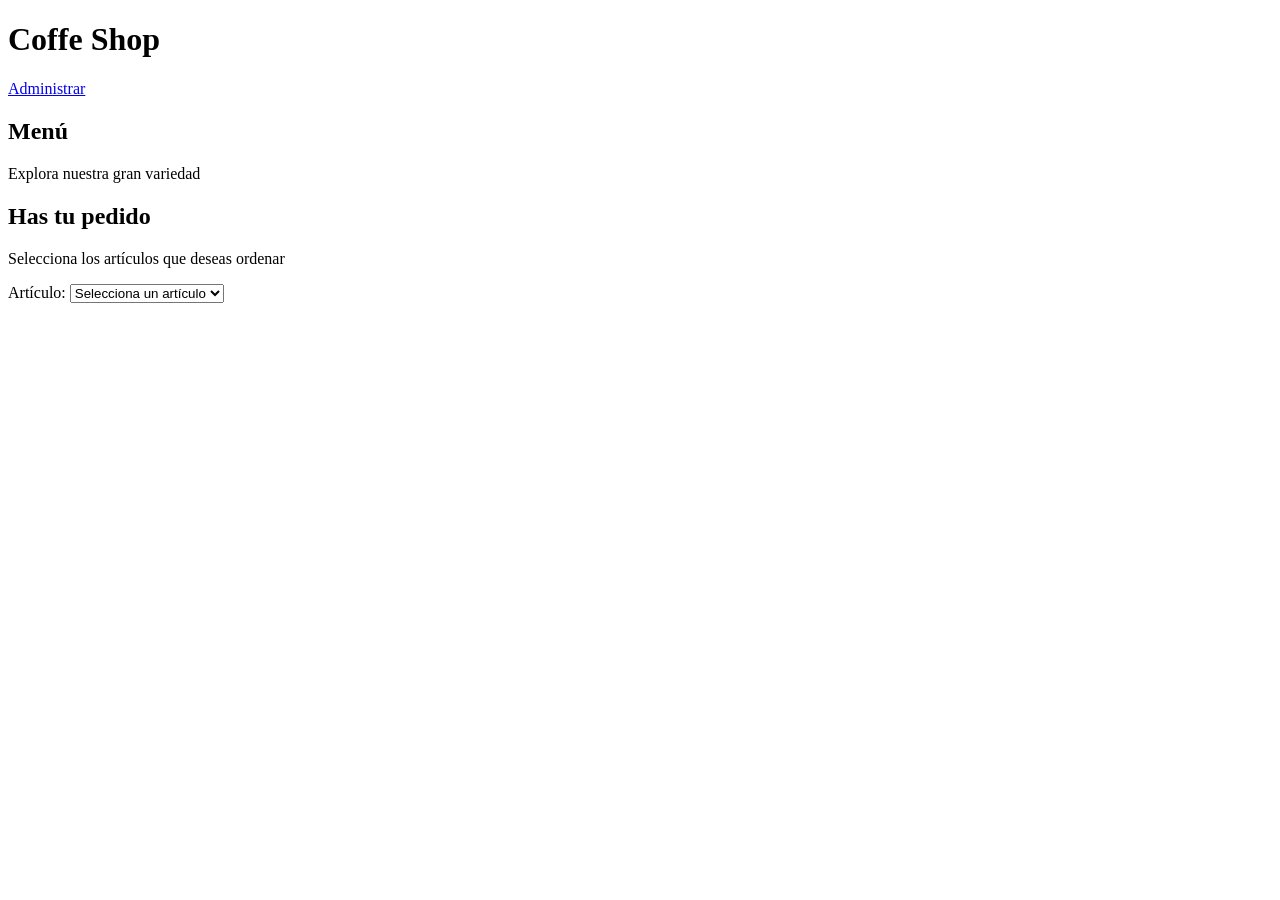
==== index.html @ b9697217 "Se creó el archivo index.html con la estructura básica de la página principal del Coffe Shop" ====
<!DOCTYPE html>
<html lang="es">
<head>
    <meta charset="UTF-8">
    <meta name="viewport" content="width=device-width, initial-scale=1.0">
    <title>Coffe Shop</title>

    <link rel="stylesheet" href="src/css/styles.css">

    <script src="src/js/main.js" defer></script>
</head>
<body>

    <header class="barra">
        <h1>Coffe Shop</h1>
        <a href="admin.html">Administrar</a>
    </header>

    <main>
        <section class="menu contenedor">
            <div>
                <h2>Menú</h2>
                <p>Explora nuestra gran variedad</p>
            </div>

            <div id="menu">

            </div>
        </section>

        <section class="pedidoc contenedor">
            <div>
                <h2>Has tu pedido</h2>
                <p>Selecciona los artículos que deseas ordenar</p>

                <form action="">
                    <label for="articulo">Artículo:</label>
                    <select name="articulo" id="articulo">
                        <option value="">Selecciona un artículo</option>
                    </select>
                </form>
            </div>
        </section>
    </main>
    
</body>
</html>
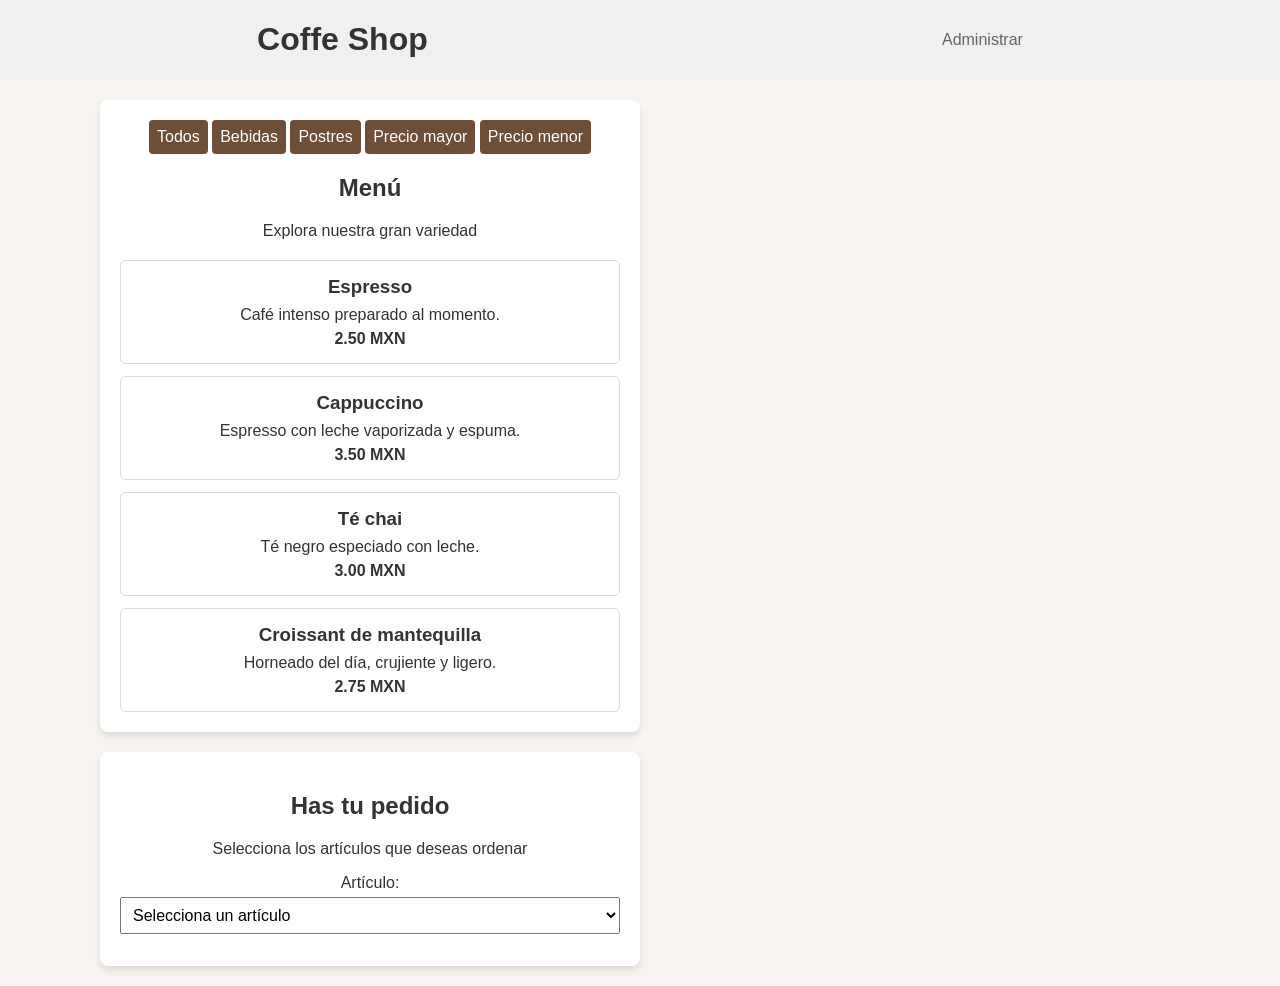
==== commit 05e05250: "Se agregó botones para filtrar, y funciones de filter() y de find()" ====
--- a/index.html
+++ b/index.html
@@ -18,6 +18,13 @@
 
     <main>
         <section class="menu contenedor">
+            <div id="filtros-menu">
+                <button data-filtro="todos" class="activo">Todos</button>
+                <button data-filtro="bebidas">Bebidas</button>
+                <button data-filtro="postres">Postres</button>
+                <button data-filtro="Precio mayor">Precio mayor</button>
+                <button data-filtro="Precio menor">Precio menor</button>
+            </div>
             <div>
                 <h2>Menú</h2>
                 <p>Explora nuestra gran variedad</p>
--- a/src/css/styles.css
+++ b/src/css/styles.css
@@ -0,0 +1,138 @@
+.barra {
+  background-color: #f0f0f0;
+  text-align: center;
+  display: flex;
+  justify-content: space-around;
+  align-items: center;
+  margin-bottom: 10px;
+}
+
+.contenedor {
+  max-width: 500px;
+  margin: 0 auto;
+  padding: 0 20px;
+  text-align: center;
+}
+
+.barra h1 {
+  font-size: 2rem;
+  color: #333;
+}
+
+.barra a {
+  font-size: 1rem;
+  color: #666;
+  text-decoration: none;
+  cursor: pointer;
+}
+
+body {
+  margin: 0;
+  background-color: #f7f3ee;
+  color: #333;
+  font-family: Arial, sans-serif;
+}
+
+.menu {
+  background-color: #fff;
+  margin: 20px 100px;
+  padding: 20px;
+  border-radius: 8px;
+  box-shadow: 0 4px 6px rgba(0, 0, 0, 0.1);
+}
+
+.pedido {
+  background-color: #fff;
+  margin: 20px 100px;
+  padding: 20px;
+  border-radius: 8px;
+  box-shadow: 0 4px 6px rgba(0, 0, 0, 0.1);
+}
+
+.pedidoc {
+  background-color: #fff;
+  margin: 20px 100px;
+  padding: 20px;
+  border-radius: 8px;
+  box-shadow: 0 4px 6px rgba(0, 0, 0, 0.1);
+}
+
+#menu {
+  display: grid;
+  gap: 12px;
+  margin-top: 20px;
+}
+
+.producto,
+.producto-admin {
+  padding: 15px;
+  border: 1px solid #ddd;
+  border-radius: 6px;
+  background: #fff;
+}
+
+.producto h3,
+.producto-admin h3 {
+  margin: 0 0 8px;
+}
+
+.producto p,
+.producto-admin p {
+  margin: 6px 0;
+}
+
+select,
+input,
+textarea,
+button {
+  box-sizing: border-box;
+  font: inherit;
+  padding: 8px;
+}
+
+select,
+input,
+textarea {
+  width: 100%;
+  margin: 5px 0 12px;
+}
+
+button {
+  border: 0;
+  border-radius: 4px;
+  background: #6f4e37;
+  color: #fff;
+  cursor: pointer;
+}
+
+.admin-contenedor {
+  max-width: 900px;
+  margin: 20px auto;
+  padding: 0 20px;
+  display: grid;
+  gap: 20px;
+}
+
+.panel-admin {
+  padding: 20px;
+  background: #fff;
+  border-radius: 8px;
+  box-shadow: 0 4px 6px rgba(0, 0, 0, 0.1);
+}
+
+.producto-admin {
+  display: flex;
+  justify-content: space-between;
+  gap: 15px;
+  margin-top: 12px;
+}
+
+.producto-inactivo {
+  opacity: 0.6;
+}
+
+.acciones {
+  display: flex;
+  align-items: center;
+  gap: 6px;
+}
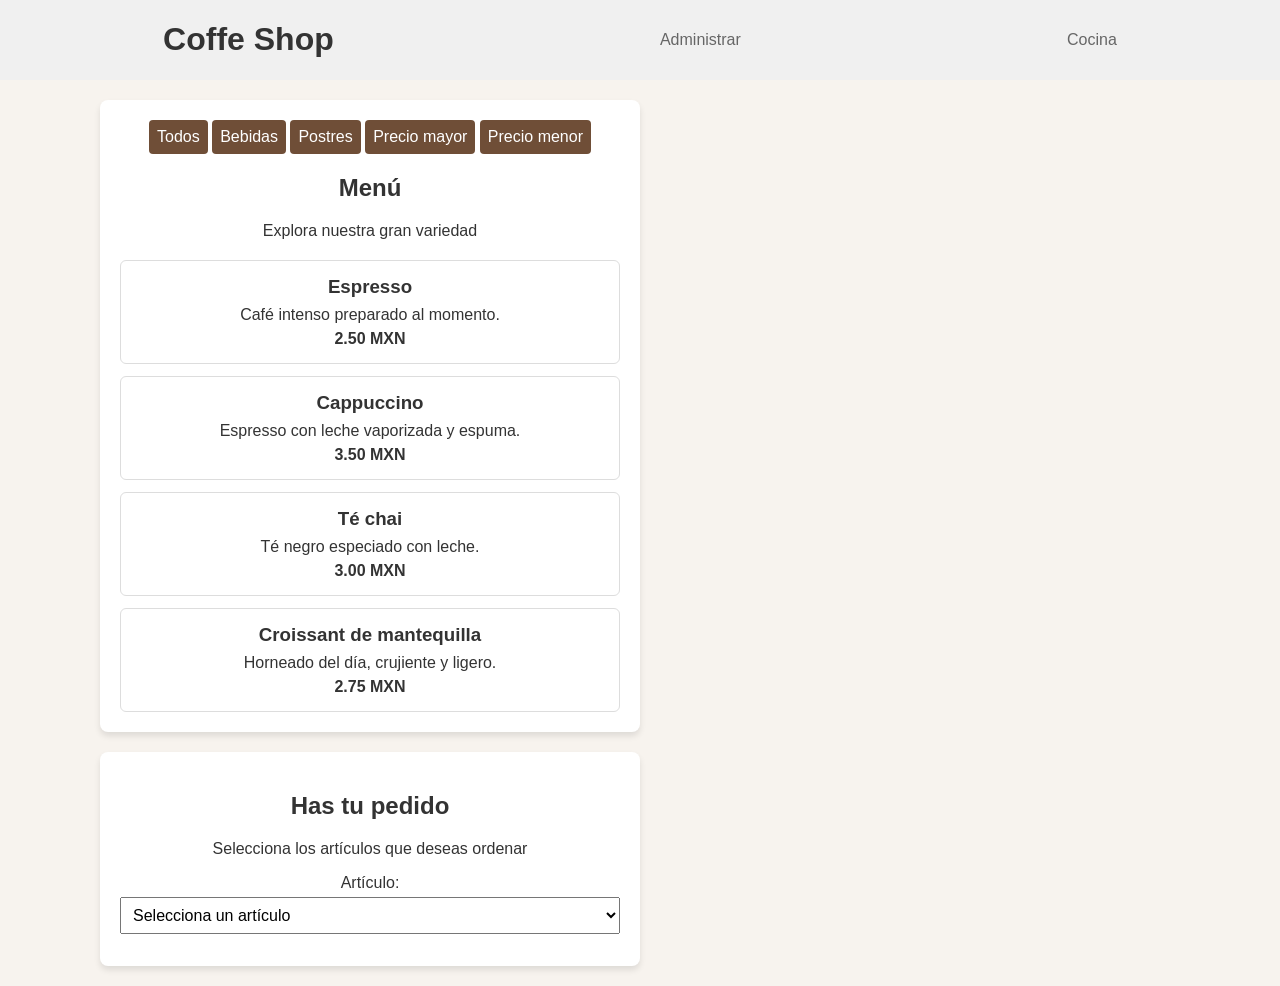
==== commit 6730a183: "Se implementó cocina.html" ====
--- a/index.html
+++ b/index.html
@@ -6,14 +6,16 @@
     <title>Coffe Shop</title>
 
     <link rel="stylesheet" href="src/css/styles.css">
+    <script src="src/js/main.js" defer></script>
+        <script src="src/js/cocina.js" defer></script>
 
-    <script src="src/js/main.js" defer></script>
 </head>
 <body>
 
     <header class="barra">
         <h1>Coffe Shop</h1>
         <a href="admin.html">Administrar</a>
+        <a href="cocina.html">Cocina</a>
     </header>
 
     <main>
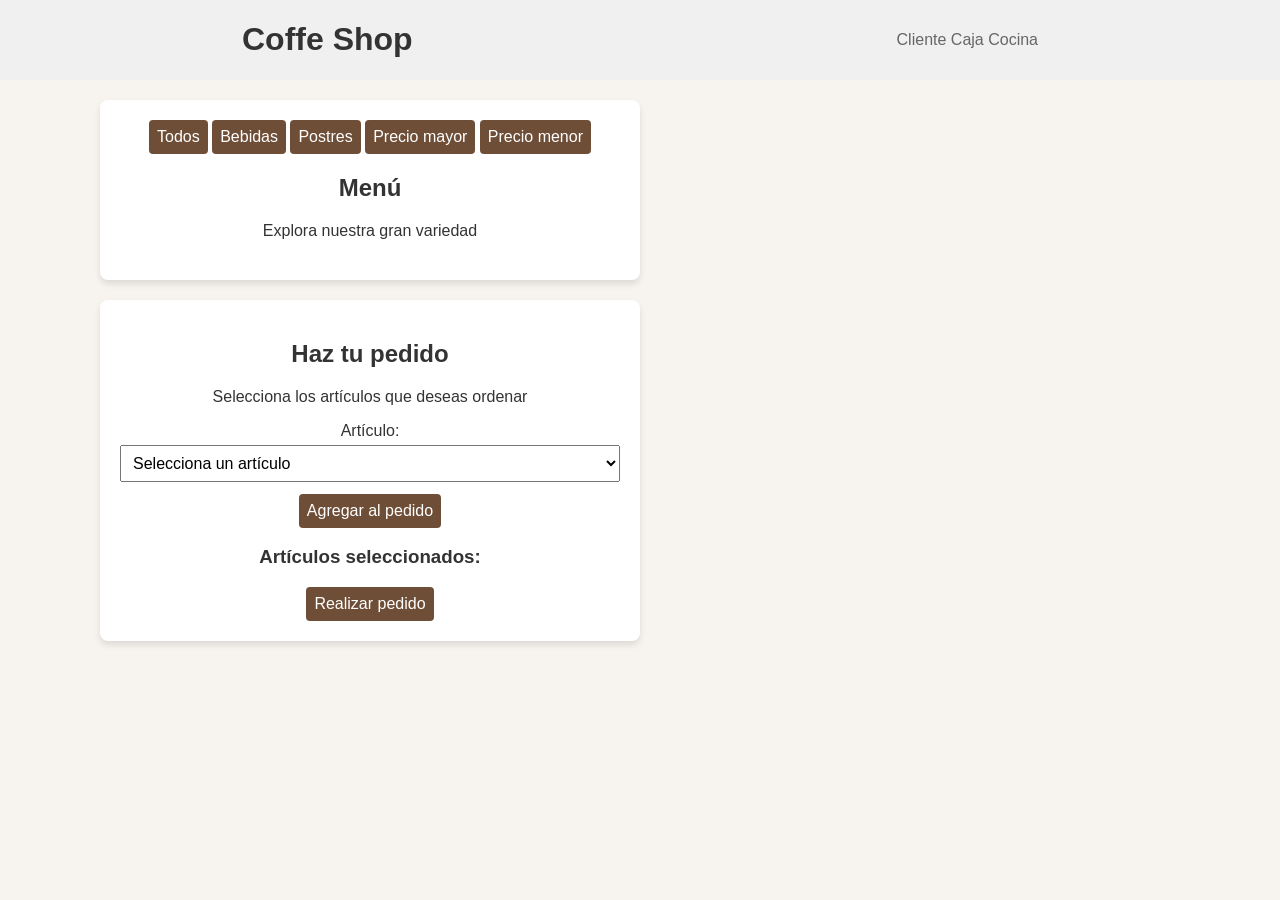
==== commit be74d4aa: "Agregar archivos caja.html y cocina.html, y actualizar index.html con navegación y secciones corresp" ====
--- a/index.html
+++ b/index.html
@@ -3,22 +3,25 @@
 <head>
     <meta charset="UTF-8">
     <meta name="viewport" content="width=device-width, initial-scale=1.0">
-    <title>Coffe Shop</title>
-
+    <title>Coffe Shop | Cliente</title>
     <link rel="stylesheet" href="src/css/styles.css">
-    <script src="src/js/main.js" defer></script>
-        <script src="src/js/cocina.js" defer></script>
-
+    <script src="src/js/data.js" defer></script>
+    <script src="src/js/cliente.js" defer></script>
 </head>
 <body>
 
     <header class="barra">
         <h1>Coffe Shop</h1>
-        <a href="admin.html">Administrar</a>
-        <a href="cocina.html">Cocina</a>
+        <nav class="navegacion">
+            <a href="index.html" class="activo">Cliente</a>
+            <a href="caja.html">Caja</a>
+            <a href="cocina.html">Cocina</a>
+        </nav>
     </header>
 
     <main>
+        <section id="promocion" class="promocion contenedor"></section>
+
         <section class="menu contenedor">
             <div id="filtros-menu">
                 <button data-filtro="todos" class="activo">Todos</button>
@@ -32,22 +35,27 @@
                 <p>Explora nuestra gran variedad</p>
             </div>
 
-            <div id="menu">
-
-            </div>
+            <div id="menu"></div>
         </section>
 
         <section class="pedidoc contenedor">
             <div>
-                <h2>Has tu pedido</h2>
+                <h2>Haz tu pedido</h2>
                 <p>Selecciona los artículos que deseas ordenar</p>
 
-                <form action="">
+                <div class="pedido-formulario">
                     <label for="articulo">Artículo:</label>
                     <select name="articulo" id="articulo">
                         <option value="">Selecciona un artículo</option>
                     </select>
-                </form>
+                    <button type="button" id="btn-agregar">Agregar al pedido</button>
+                </div>
+
+                <div class="resumen-pedido">
+                    <h3>Artículos seleccionados:</h3>
+                    <ul id="lista-pedido"></ul>
+                    <button type="button" id="btn-ordenar">Realizar pedido</button>
+                </div>
             </div>
         </section>
     </main>
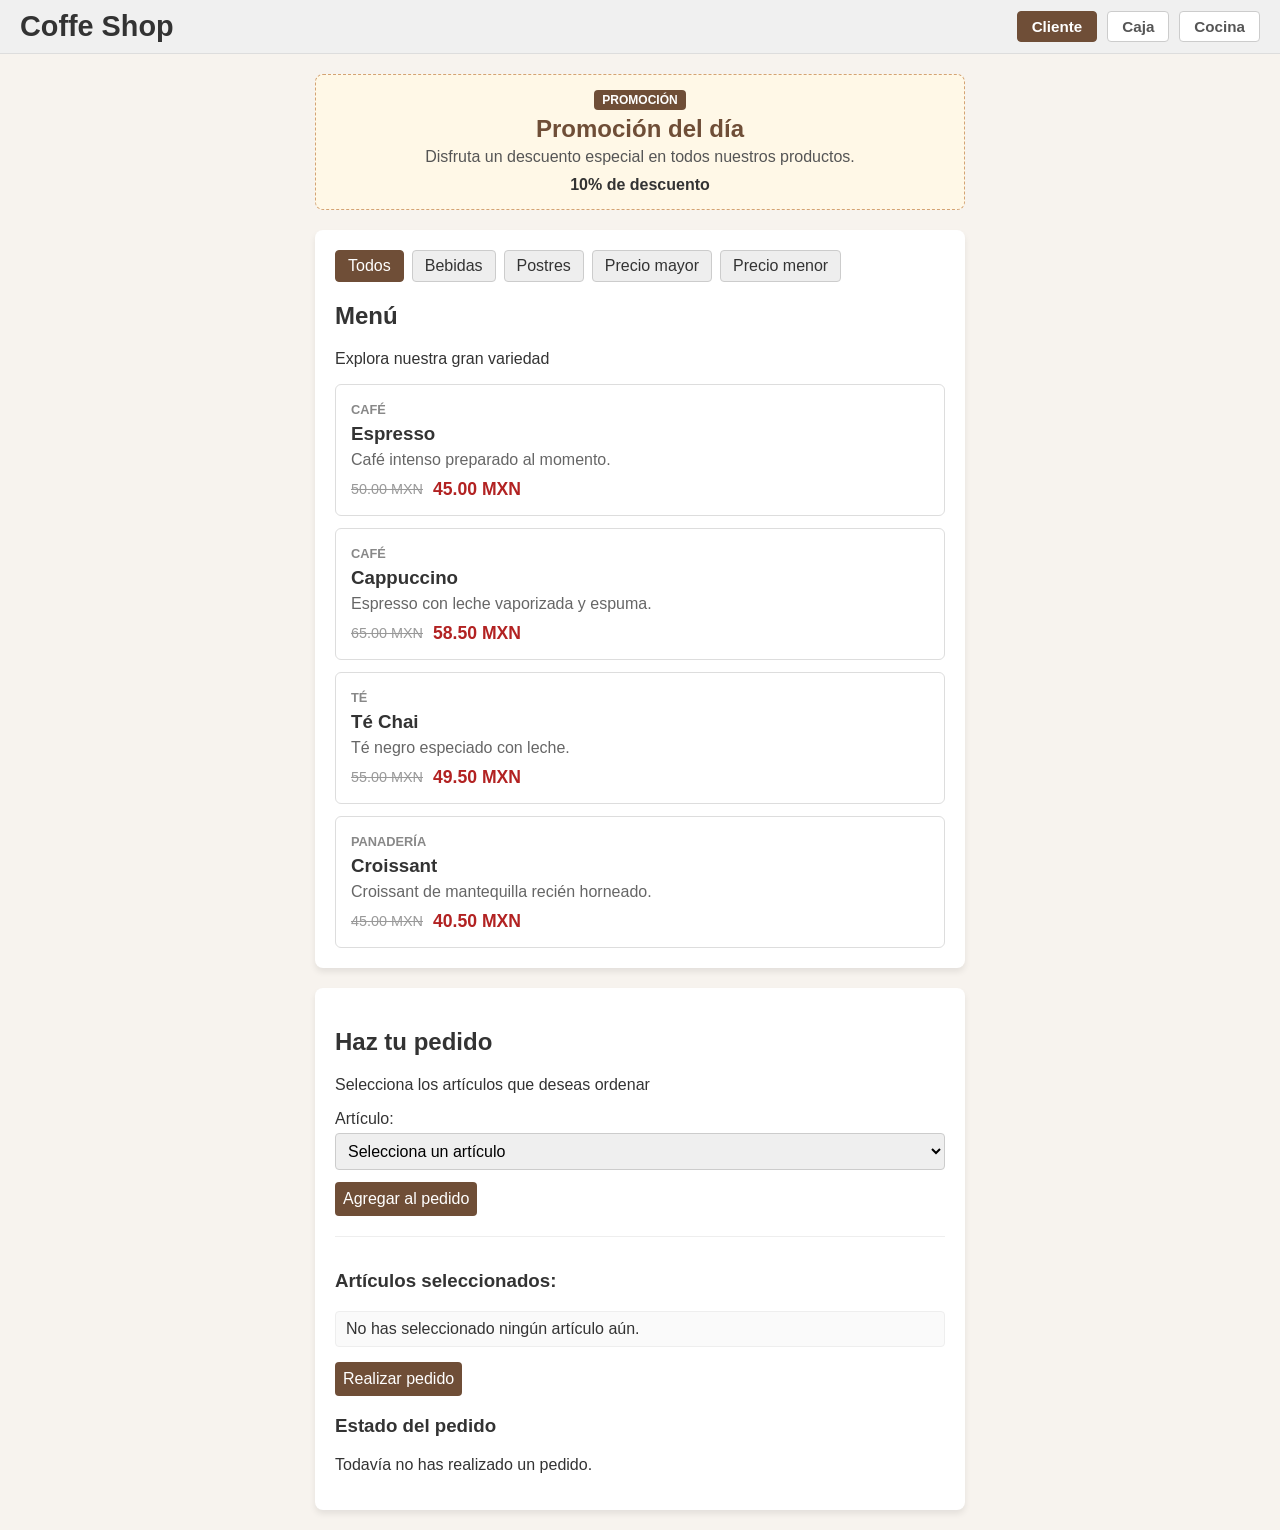
==== commit 076d3c49: "Agregar sección para mostrar el estado del pedido y botón para cancelar el pedido en index.html" ====
--- a/index.html
+++ b/index.html
@@ -56,6 +56,22 @@
                     <ul id="lista-pedido"></ul>
                     <button type="button" id="btn-ordenar">Realizar pedido</button>
                 </div>
+
+                <div class="estado-pedido">
+                    <h3>Estado del pedido</h3>
+
+                    <p id="estado-pedido">
+                        Todavía no has realizado un pedido.
+                    </p>
+
+                    <button
+                        type="button"
+                        id="btn-cancelar"
+                        style="display: none;"
+                    >
+                        Cancelar pedido
+                    </button>
+                </div>
             </div>
         </section>
     </main>
--- a/src/css/styles.css
+++ b/src/css/styles.css
@@ -1,29 +1,6 @@
-.barra {
-  background-color: #f0f0f0;
-  text-align: center;
-  display: flex;
-  justify-content: space-around;
-  align-items: center;
-  margin-bottom: 10px;
-}
-
-.contenedor {
-  max-width: 500px;
-  margin: 0 auto;
-  padding: 0 20px;
-  text-align: center;
-}
-
-.barra h1 {
-  font-size: 2rem;
-  color: #333;
-}
-
-.barra a {
-  font-size: 1rem;
-  color: #666;
-  text-decoration: none;
-  cursor: pointer;
+/* Estilos globales */
+* {
+  box-sizing: border-box;
 }
 
 body {
@@ -33,54 +10,173 @@
   font-family: Arial, sans-serif;
 }
 
-.menu {
+/* Barra superior y navegación */
+.barra {
+  background-color: #f0f0f0;
+  padding: 10px 20px;
+  display: flex;
+  justify-content: space-between;
+  align-items: center;
+  border-bottom: 1px solid #ddd;
+}
+
+.barra h1 {
+  margin: 0;
+  font-size: 1.8rem;
+  color: #333;
+}
+
+.navegacion {
+  display: flex;
+  gap: 10px;
+}
+
+.navegacion a {
+  font-size: 0.95rem;
+  color: #555;
+  text-decoration: none;
+  font-weight: bold;
+  padding: 6px 14px;
+  border-radius: 4px;
+  border: 1px solid #ccc;
+  background: #fff;
+}
+
+.navegacion a:hover,
+.navegacion a.activo {
+  background-color: #6f4e37;
+  color: #fff;
+  border-color: #6f4e37;
+}
+
+/* Contenedores */
+.contenedor {
+  max-width: 650px;
+  margin: 0 auto;
+  padding: 0 15px;
+}
+
+.menu,
+.pedidoc,
+.panel-modulo {
   background-color: #fff;
-  margin: 20px 100px;
+  margin: 20px auto;
   padding: 20px;
   border-radius: 8px;
-  box-shadow: 0 4px 6px rgba(0, 0, 0, 0.1);
-}
-
-.pedido {
-  background-color: #fff;
-  margin: 20px 100px;
-  padding: 20px;
+  box-shadow: 0 4px 6px rgba(0, 0, 0, 0.08);
+}
+
+/* Promoción */
+.promocion {
+  background-color: #fff8e7;
+  border: 1px dashed #d4a373;
+  padding: 15px 20px;
+  margin: 20px auto;
   border-radius: 8px;
-  box-shadow: 0 4px 6px rgba(0, 0, 0, 0.1);
-}
-
-.pedidoc {
-  background-color: #fff;
-  margin: 20px 100px;
-  padding: 20px;
-  border-radius: 8px;
-  box-shadow: 0 4px 6px rgba(0, 0, 0, 0.1);
-}
-
+  text-align: center;
+}
+
+.promocion h2 {
+  margin: 5px 0;
+  color: #6f4e37;
+}
+
+.promocion p {
+  margin: 5px 0 10px;
+  color: #555;
+}
+
+.promocion-etiqueta {
+  display: inline-block;
+  background-color: #6f4e37;
+  color: #fff;
+  font-size: 0.75rem;
+  font-weight: bold;
+  padding: 3px 8px;
+  border-radius: 4px;
+  text-transform: uppercase;
+}
+
+/* Filtros */
+#filtros-menu,
+.filtros-cocina {
+  display: flex;
+  flex-wrap: wrap;
+  gap: 8px;
+  margin-bottom: 20px;
+}
+
+#filtros-menu button,
+.filtros-cocina button {
+  background-color: #eee;
+  color: #333;
+  border: 1px solid #ccc;
+  padding: 6px 12px;
+  border-radius: 4px;
+  cursor: pointer;
+}
+
+#filtros-menu button.activo,
+.filtros-cocina button.activo {
+  background-color: #6f4e37;
+  color: #fff;
+  border-color: #6f4e37;
+}
+
+/* Listado de menú */
 #menu {
   display: grid;
   gap: 12px;
-  margin-top: 20px;
-}
-
-.producto,
-.producto-admin {
+  margin-top: 15px;
+}
+
+.producto {
   padding: 15px;
   border: 1px solid #ddd;
   border-radius: 6px;
   background: #fff;
-}
-
-.producto h3,
-.producto-admin h3 {
-  margin: 0 0 8px;
-}
-
-.producto p,
-.producto-admin p {
-  margin: 6px 0;
-}
-
+  text-align: left;
+}
+
+.producto .categoria {
+  font-size: 0.8rem;
+  color: #888;
+  text-transform: uppercase;
+  font-weight: bold;
+}
+
+.producto h3 {
+  margin: 5px 0 6px;
+}
+
+.producto p {
+  margin: 6px 0 10px;
+  color: #666;
+}
+
+.precios {
+  display: flex;
+  align-items: center;
+  gap: 10px;
+}
+
+.precio-anterior {
+  text-decoration: line-through;
+  color: #999;
+  font-size: 0.9rem;
+}
+
+.precio-promocion {
+  color: #b22222;
+  font-size: 1.1rem;
+}
+
+.precio {
+  font-size: 1.1rem;
+  color: #333;
+}
+
+/* Formularios y controles */
 select,
 input,
 textarea,
@@ -95,6 +191,8 @@
 textarea {
   width: 100%;
   margin: 5px 0 12px;
+  border: 1px solid #ccc;
+  border-radius: 4px;
 }
 
 button {
@@ -105,34 +203,128 @@
   cursor: pointer;
 }
 
-.admin-contenedor {
-  max-width: 900px;
-  margin: 20px auto;
-  padding: 0 20px;
-  display: grid;
-  gap: 20px;
-}
-
-.panel-admin {
-  padding: 20px;
-  background: #fff;
-  border-radius: 8px;
-  box-shadow: 0 4px 6px rgba(0, 0, 0, 0.1);
-}
-
-.producto-admin {
+button:hover {
+  background: #563c2b;
+}
+
+/* Pedido del Cliente */
+.pedido-formulario {
+  text-align: left;
+  margin-bottom: 20px;
+}
+
+.resumen-pedido {
+  text-align: left;
+  border-top: 1px solid #eee;
+  padding-top: 15px;
+}
+
+.resumen-pedido ul {
+  list-style: none;
+  padding: 0;
+  margin: 10px 0 15px;
+}
+
+.resumen-pedido li {
   display: flex;
   justify-content: space-between;
-  gap: 15px;
-  margin-top: 12px;
-}
-
-.producto-inactivo {
-  opacity: 0.6;
-}
-
-.acciones {
-  display: flex;
   align-items: center;
-  gap: 6px;
-}
+  padding: 8px 10px;
+  background: #fafafa;
+  border: 1px solid #eee;
+  border-radius: 4px;
+  margin-bottom: 6px;
+}
+
+.btn-quitar {
+  background: #e74c3c;
+  color: #fff;
+  padding: 2px 8px;
+  font-size: 0.8rem;
+  border-radius: 3px;
+}
+
+/* Tarjetas de Pedidos en Caja y Cocina */
+.pedido-caja,
+.pedido-cocina {
+  border: 1px solid #ddd;
+  border-radius: 6px;
+  padding: 15px;
+  margin-bottom: 15px;
+  background: #fafafa;
+  text-align: left;
+}
+
+.pedido-caja-header,
+.pedido-cocina-header {
+  display: flex;
+  justify-content: space-between;
+  align-items: center;
+  border-bottom: 1px solid #eee;
+  padding-bottom: 8px;
+  margin-bottom: 10px;
+}
+
+.pedido-caja-header h3,
+.pedido-cocina-header h3 {
+  margin: 0;
+}
+
+.pedido-caja ul,
+.pedido-cocina ul {
+  margin: 8px 0 12px;
+  padding-left: 20px;
+}
+
+.total-pedido {
+  font-size: 1.1rem;
+  margin: 10px 0 0;
+  color: #27ae60;
+}
+
+/* Estados de los pedidos */
+.badge-estado {
+  display: inline-block;
+  padding: 4px 10px;
+  border-radius: 12px;
+  font-size: 0.8rem;
+  font-weight: bold;
+  text-transform: capitalize;
+}
+
+.estado-pendiente {
+  background-color: #f39c12;
+  color: #fff;
+}
+
+.estado-preparando {
+  background-color: #2980b9;
+  color: #fff;
+}
+
+.estado-listo {
+  background-color: #27ae60;
+  color: #fff;
+}
+
+/* Acciones en Cocina */
+.acciones-cocina {
+  margin-top: 10px;
+}
+
+.btn-estado {
+  background-color: #2980b9;
+  color: #fff;
+  padding: 8px 12px;
+  border: none;
+  border-radius: 4px;
+}
+
+.btn-estado.btn-listo {
+  background-color: #27ae60;
+}
+
+.badge-completado {
+  font-weight: bold;
+  color: #27ae60;
+}
